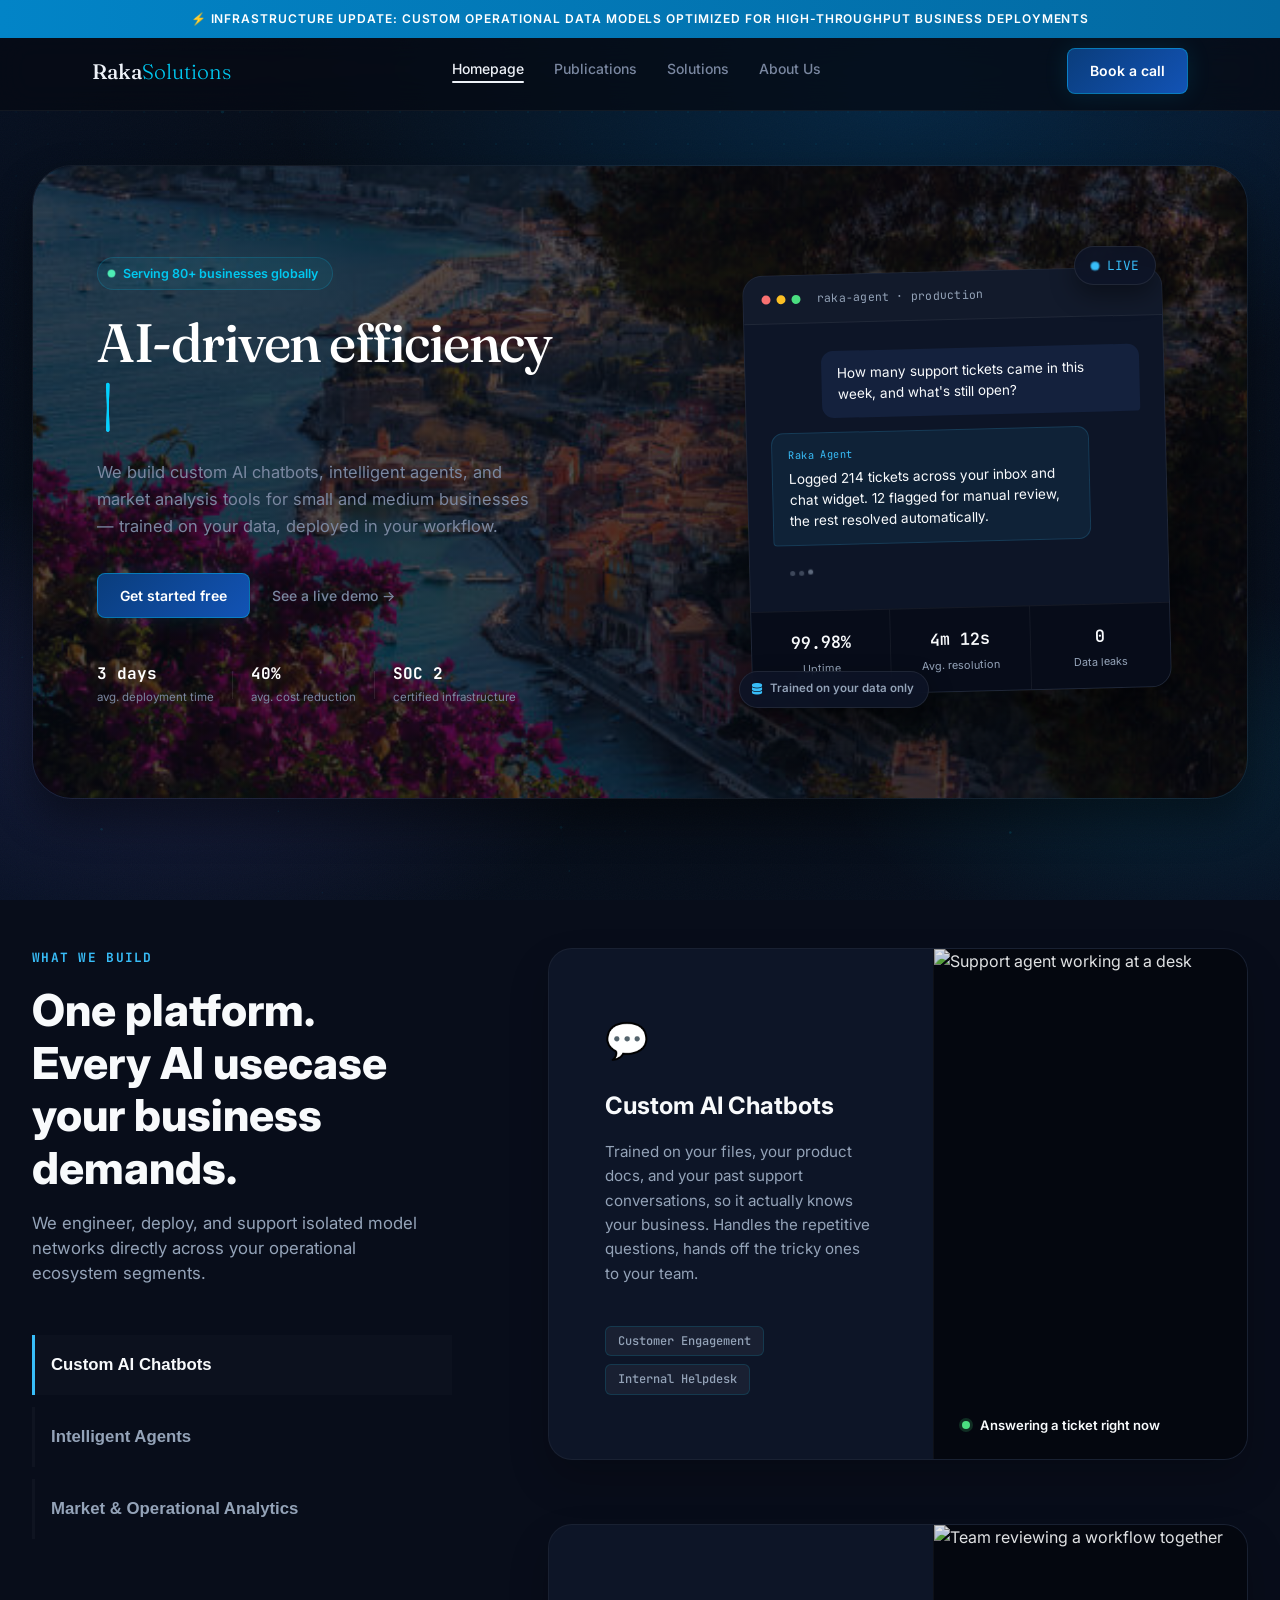
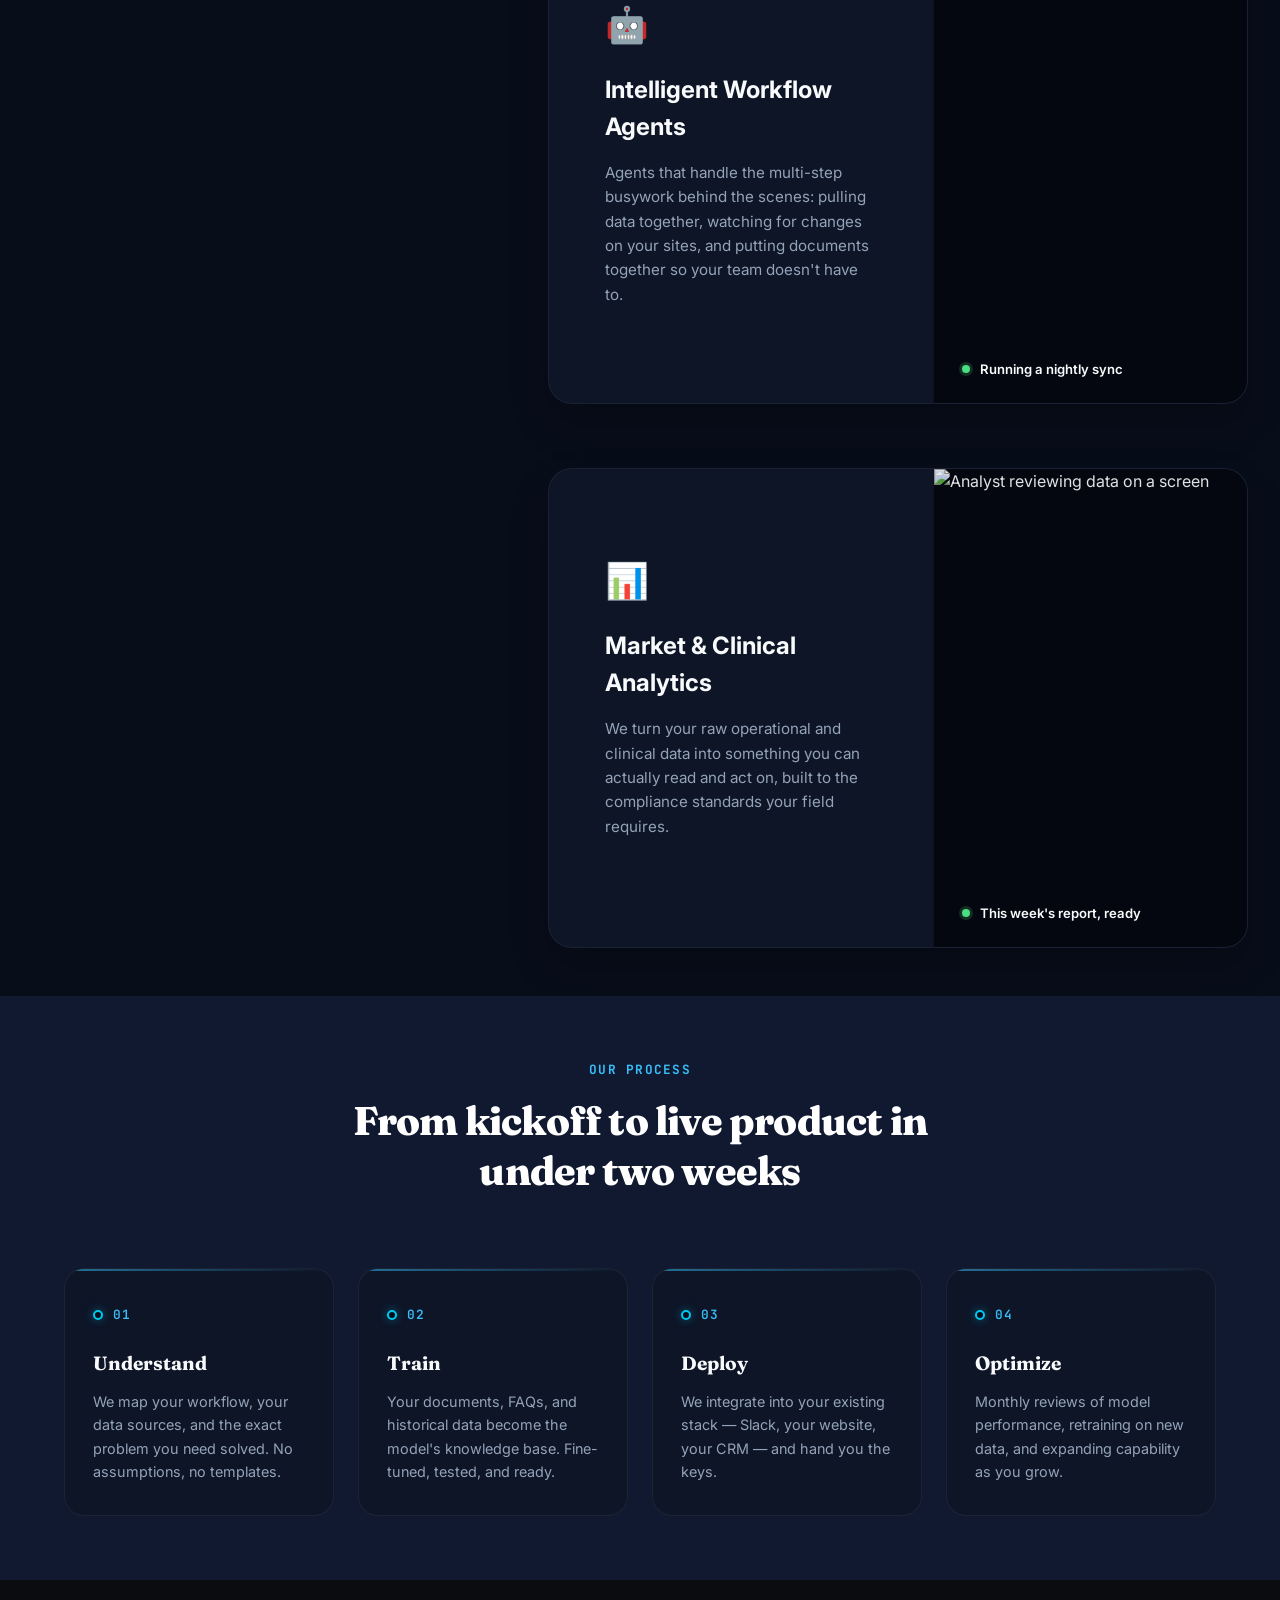
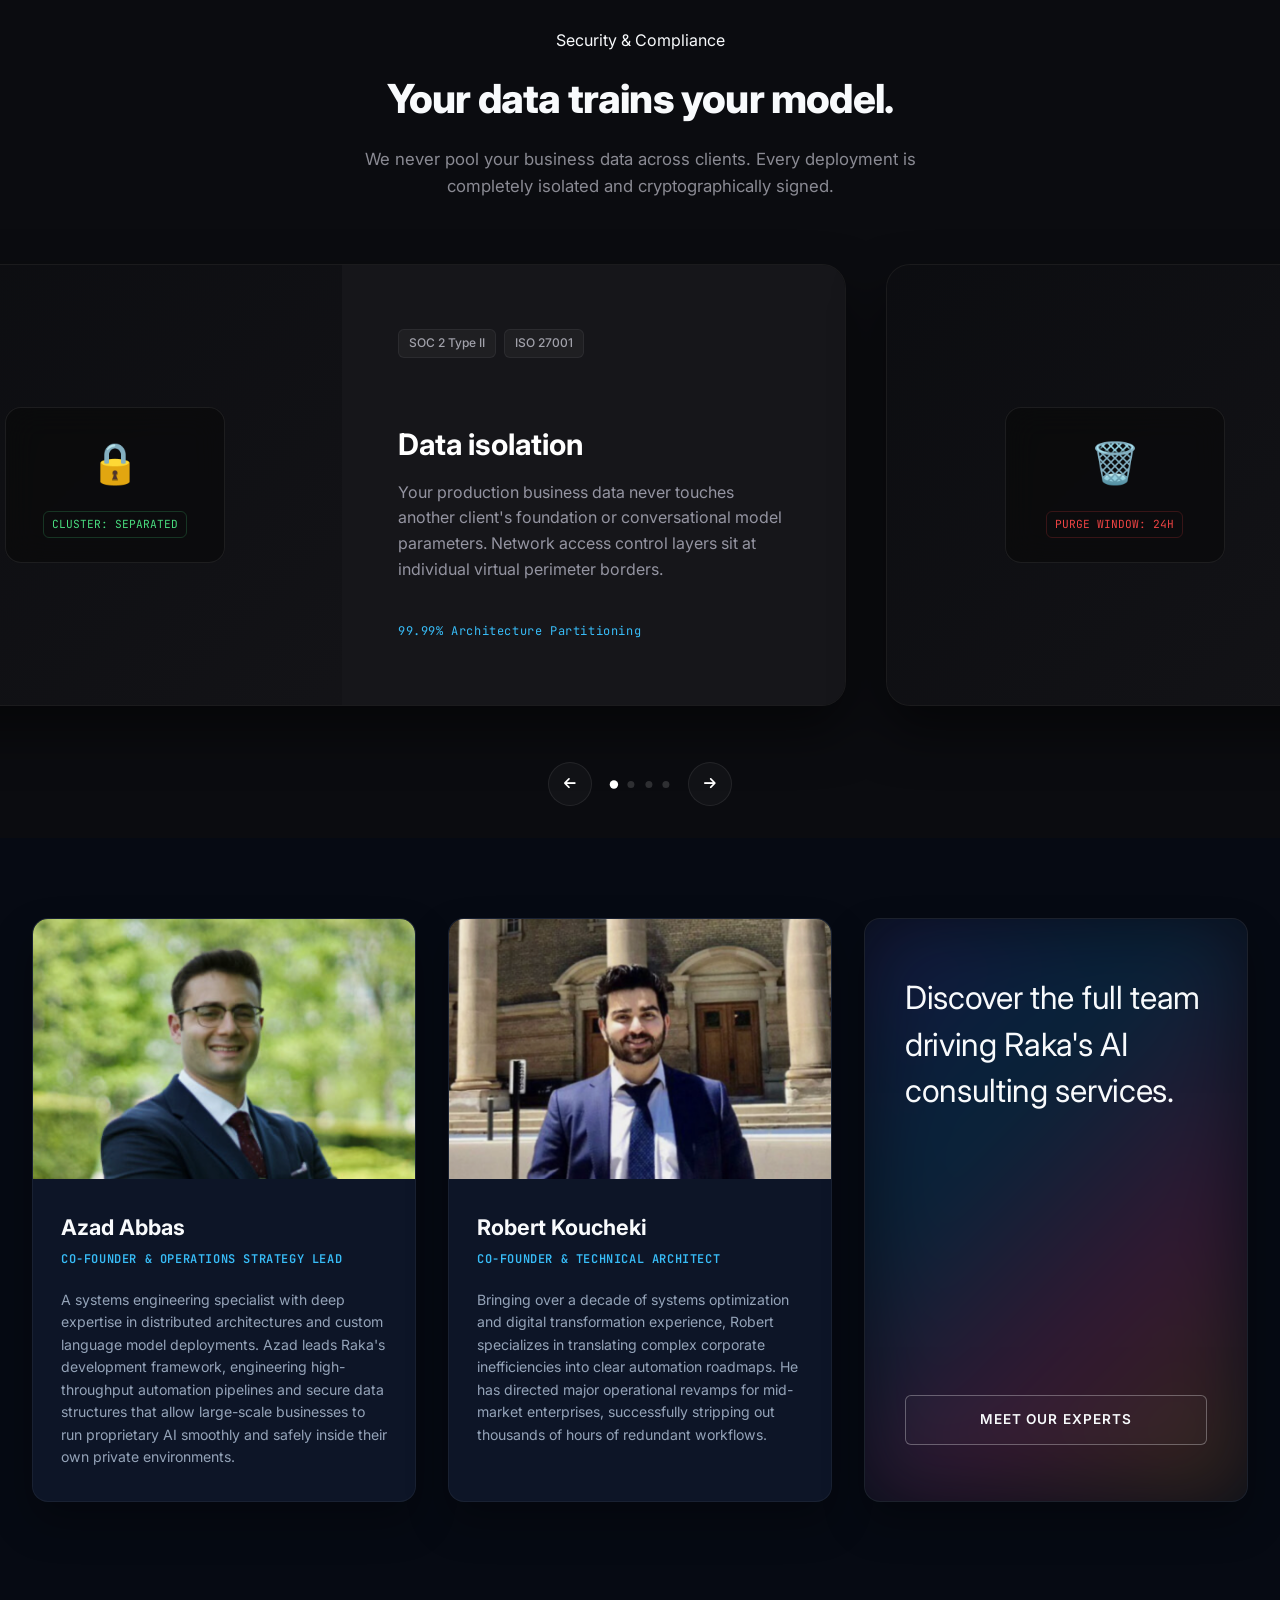
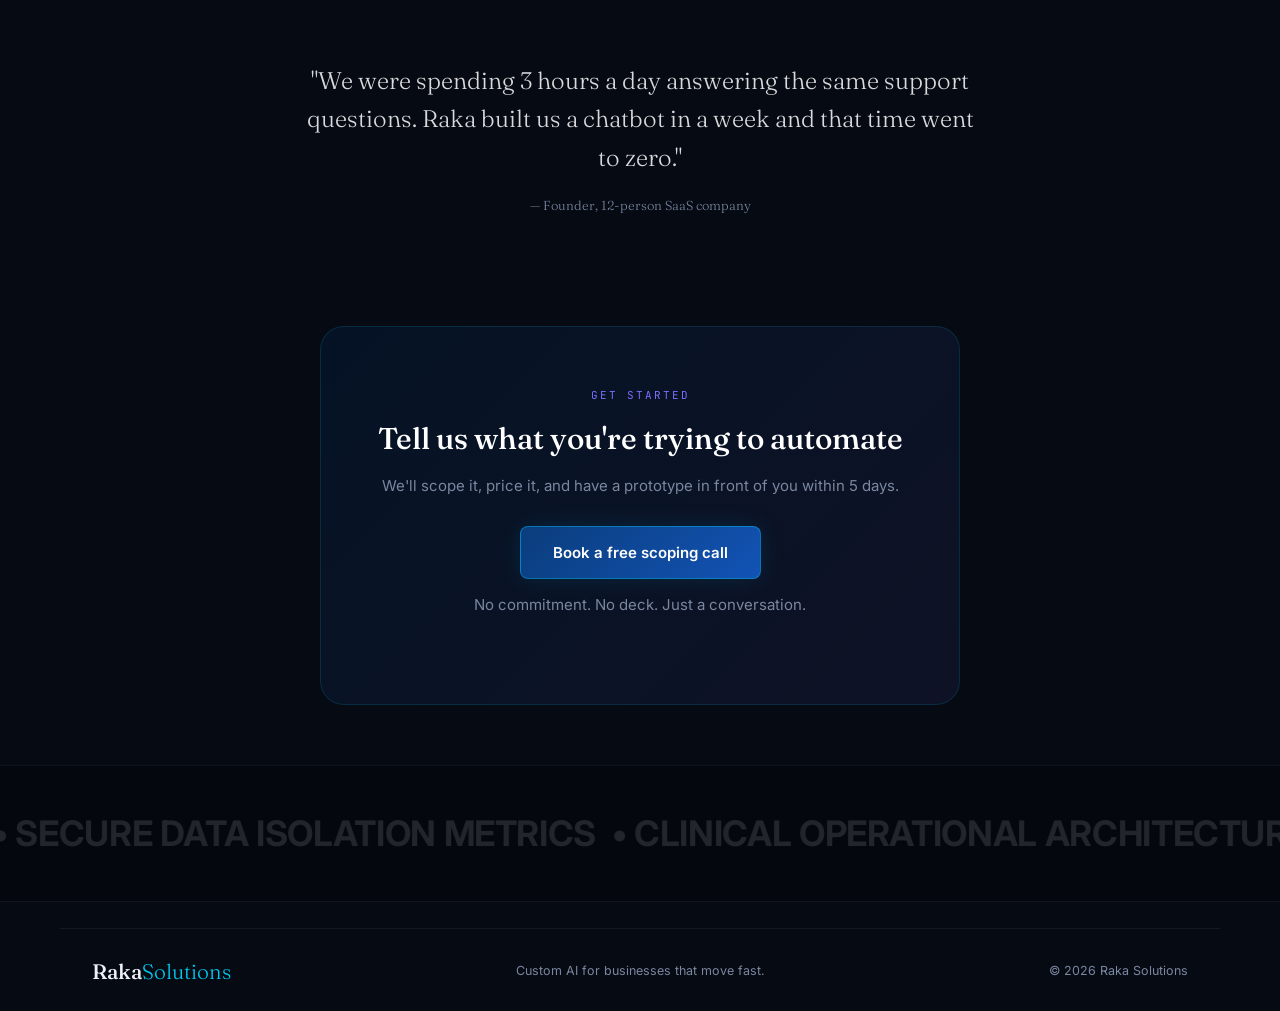
==== index.html @ 071684ee "Initial commit: Raka Solutions marketing site Static multi-page site (home, solutions, publications," ====
<!DOCTYPE html>
<html lang="en">
<head>
<meta charset="UTF-8">
<meta http-equiv="refresh" content="0; url=home.html">
<title>Raka Solutions</title>
<link rel="canonical" href="home.html">
</head>
<body>
<p>Redirecting to <a href="home.html">home.html</a>&hellip;</p>
</body>
</html>
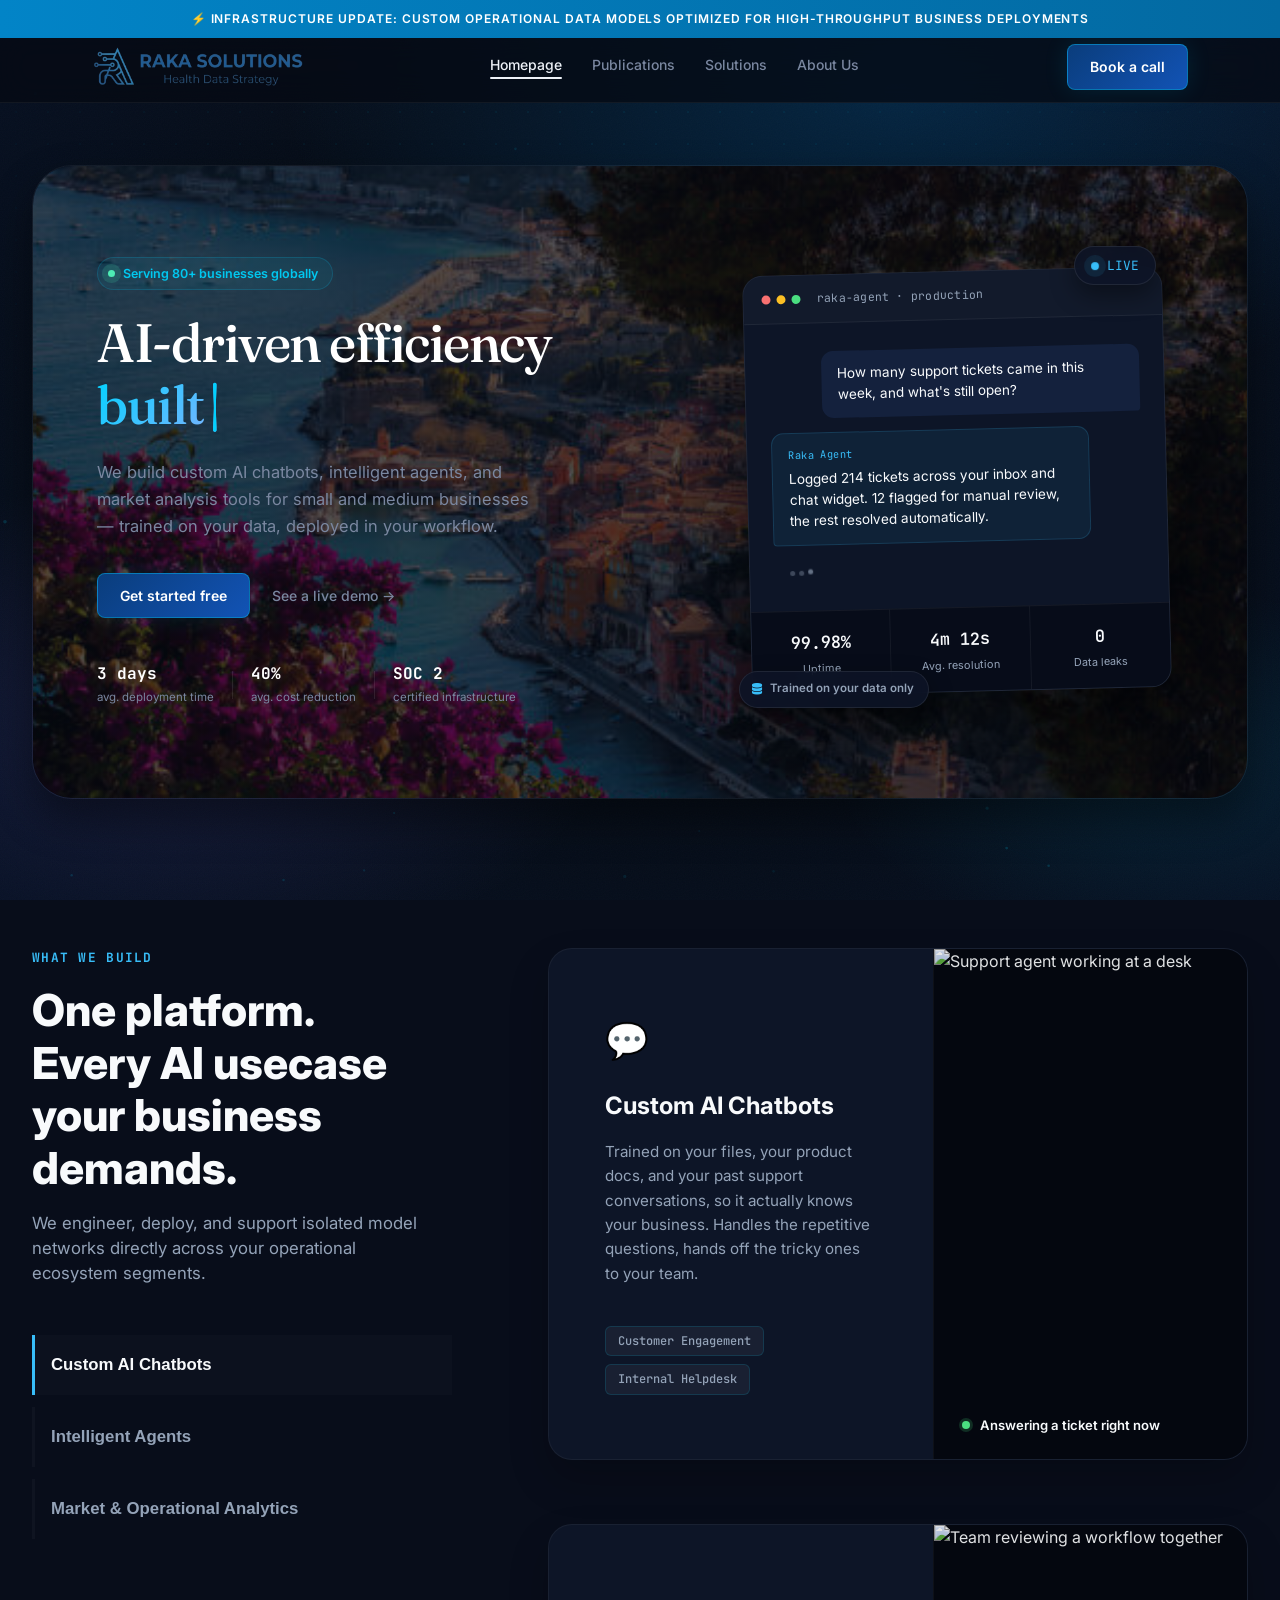
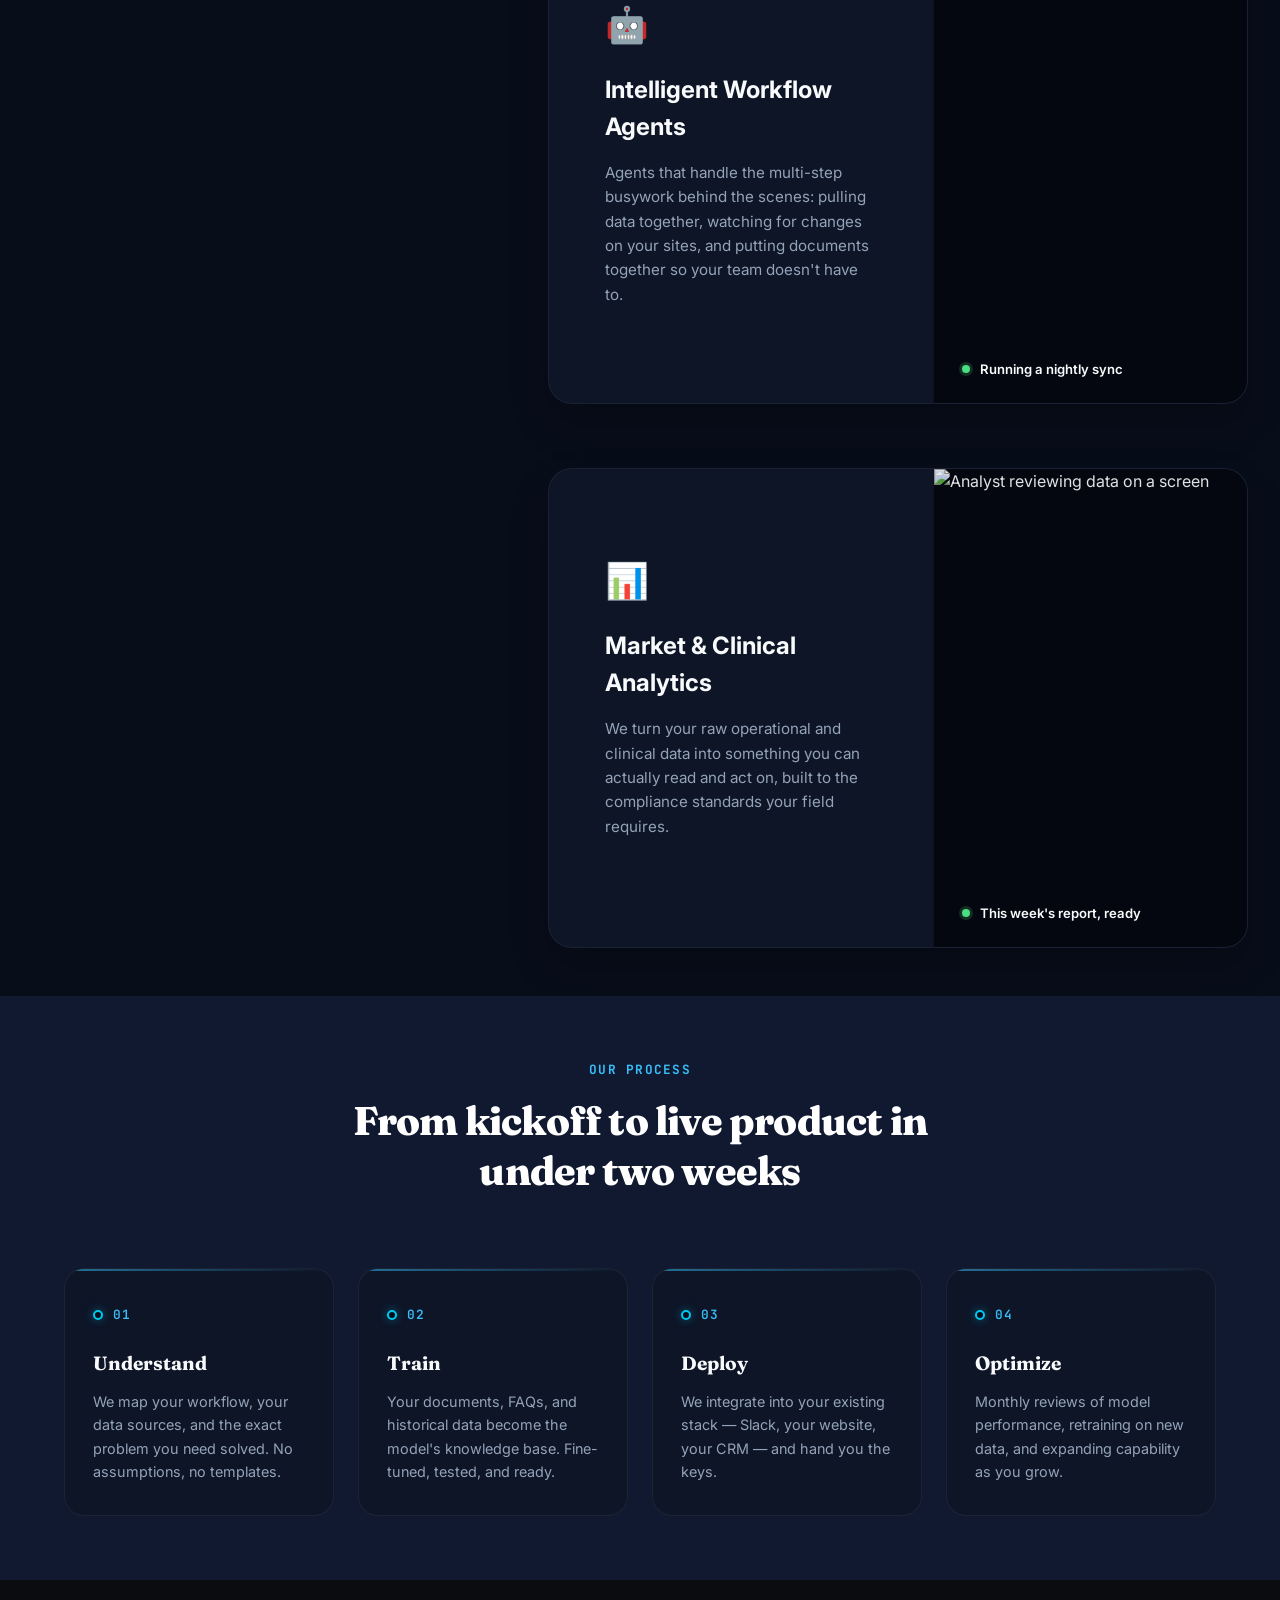
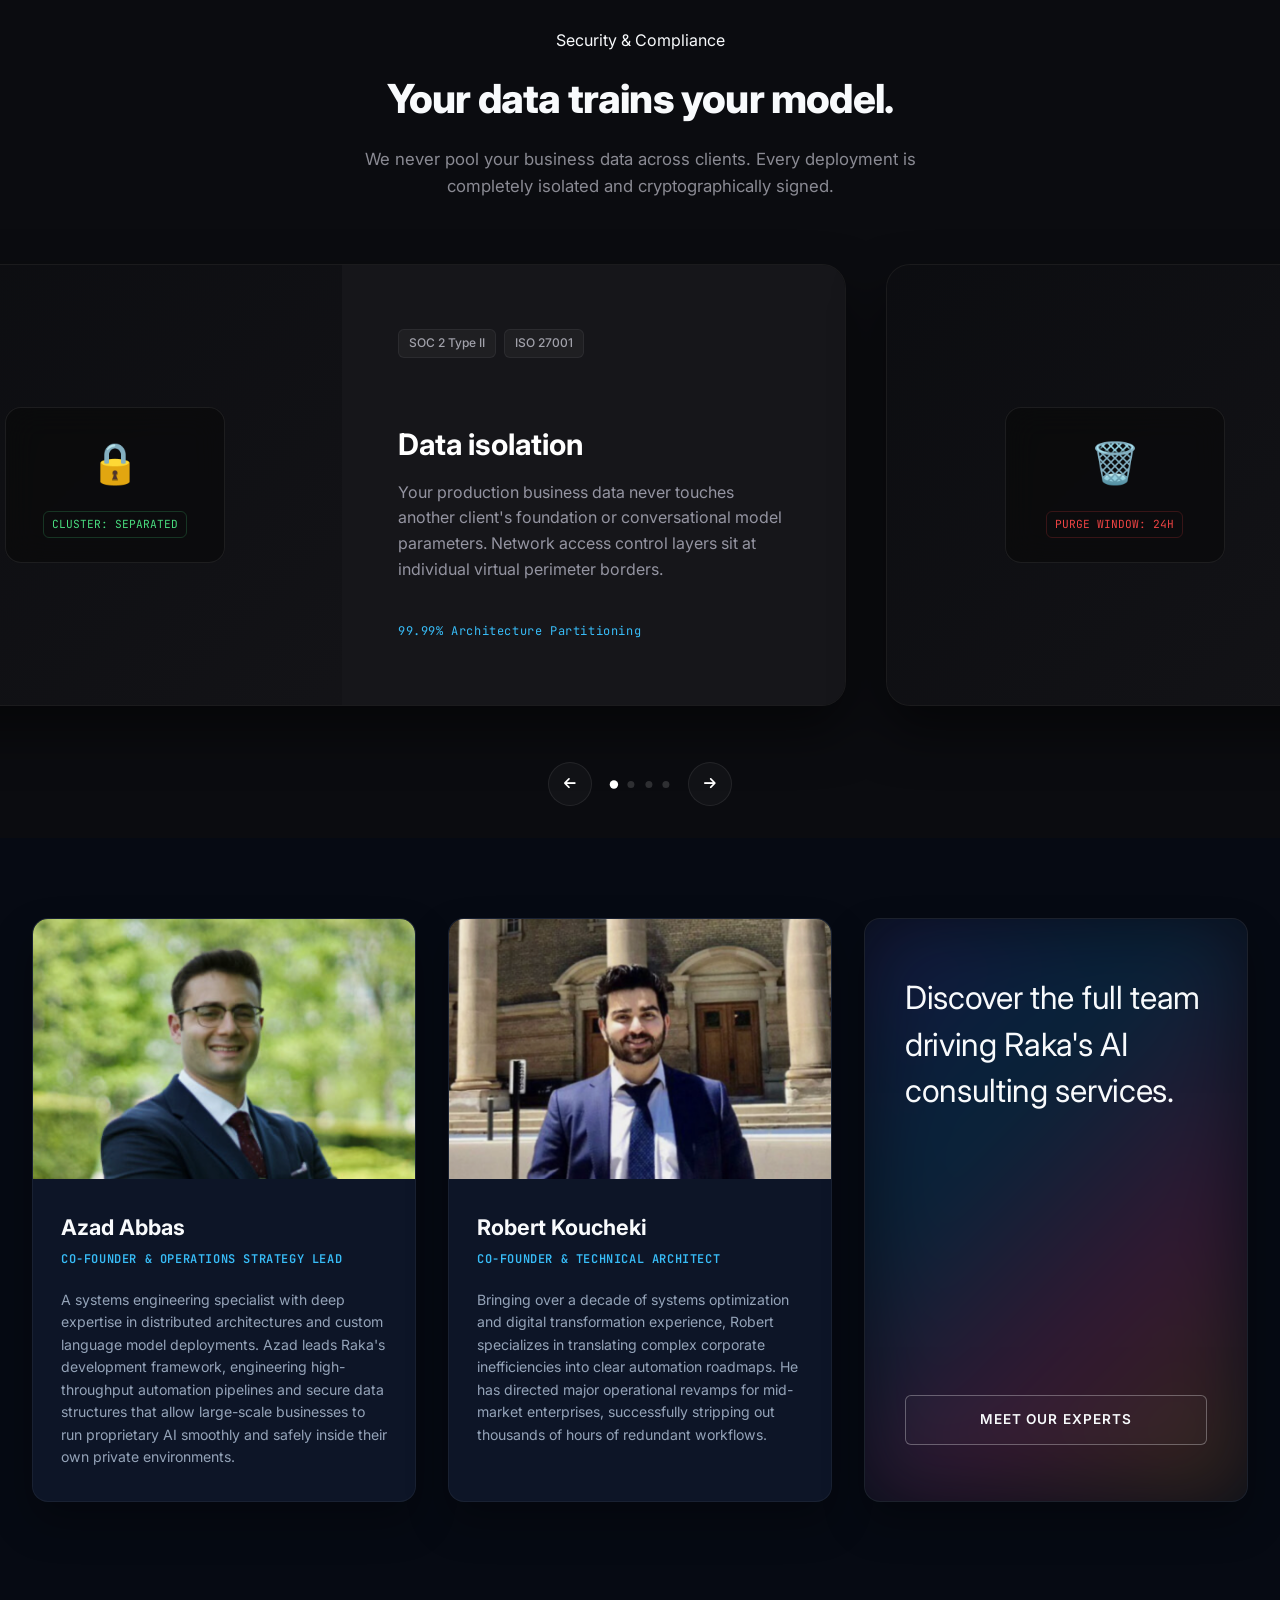
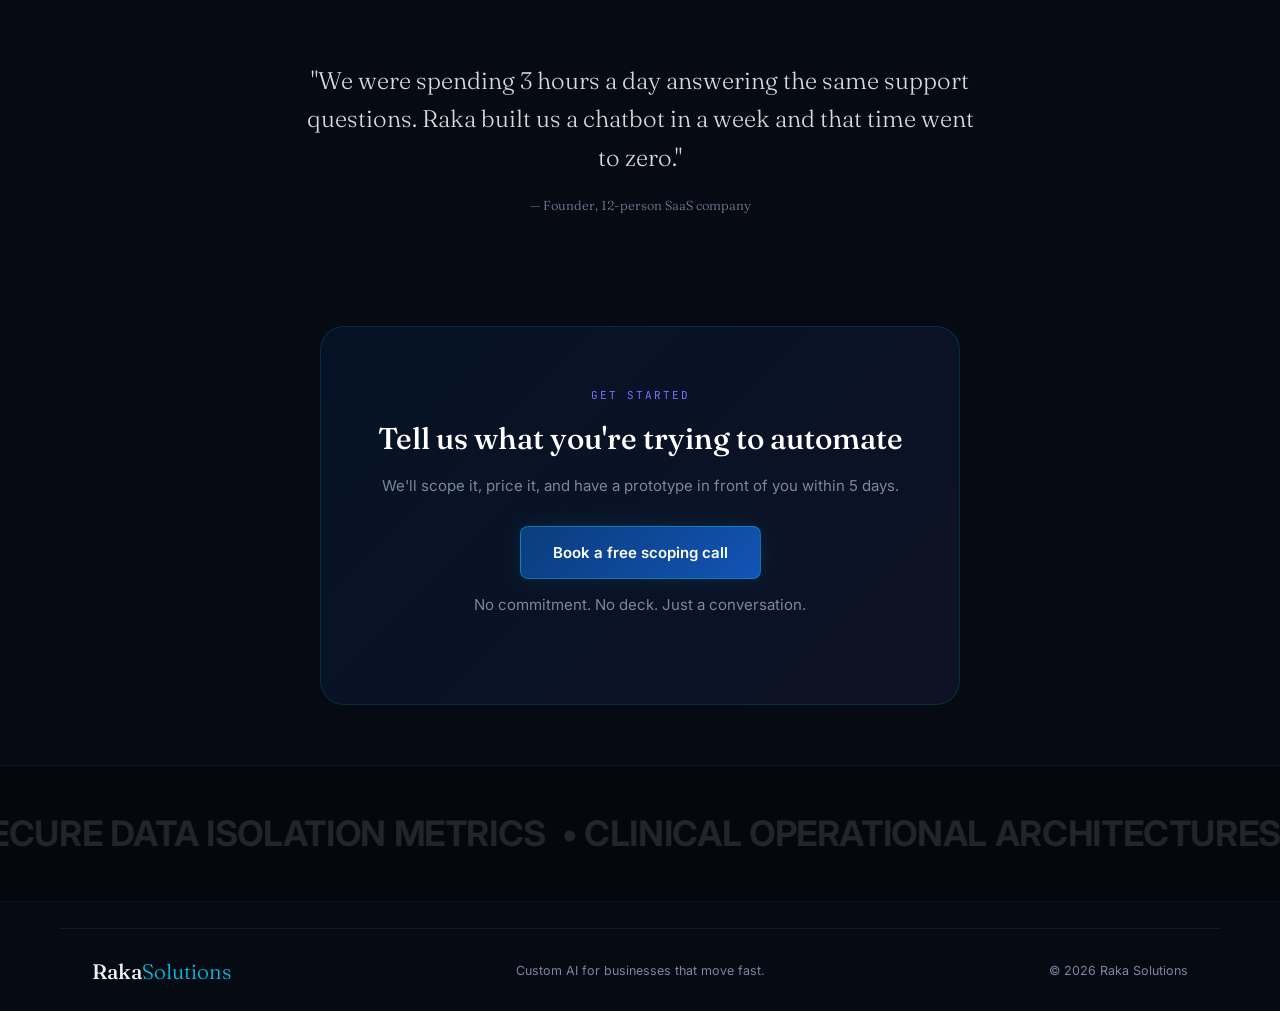
==== commit e1c473ce: "Add social preview metadata and enlarge the navbar logo - Open Graph/Twitter Card tags on every page" ====
--- a/index.html
+++ b/index.html
@@ -3,8 +3,18 @@
 <head>
 <meta charset="UTF-8">
 <meta http-equiv="refresh" content="0; url=home.html">
-<title>Raka Solutions</title>
+<title>Raka Solutions | AI Built for Your Business</title>
 <link rel="canonical" href="home.html">
+
+<meta property="og:type" content="website">
+<meta property="og:url" content="https://kisaanr.github.io/">
+<meta property="og:title" content="Raka Solutions | AI Built for Your Business">
+<meta property="og:description" content="We build custom AI chatbots, intelligent agents, and market analysis tools for small and medium businesses.">
+<meta property="og:image" content="https://kisaanr.github.io/images/og-image.png">
+<meta name="twitter:card" content="summary_large_image">
+<meta name="twitter:title" content="Raka Solutions | AI Built for Your Business">
+<meta name="twitter:description" content="We build custom AI chatbots, intelligent agents, and market analysis tools for small and medium businesses.">
+<meta name="twitter:image" content="https://kisaanr.github.io/images/og-image.png">
 </head>
 <body>
 <p>Redirecting to <a href="home.html">home.html</a>&hellip;</p>
